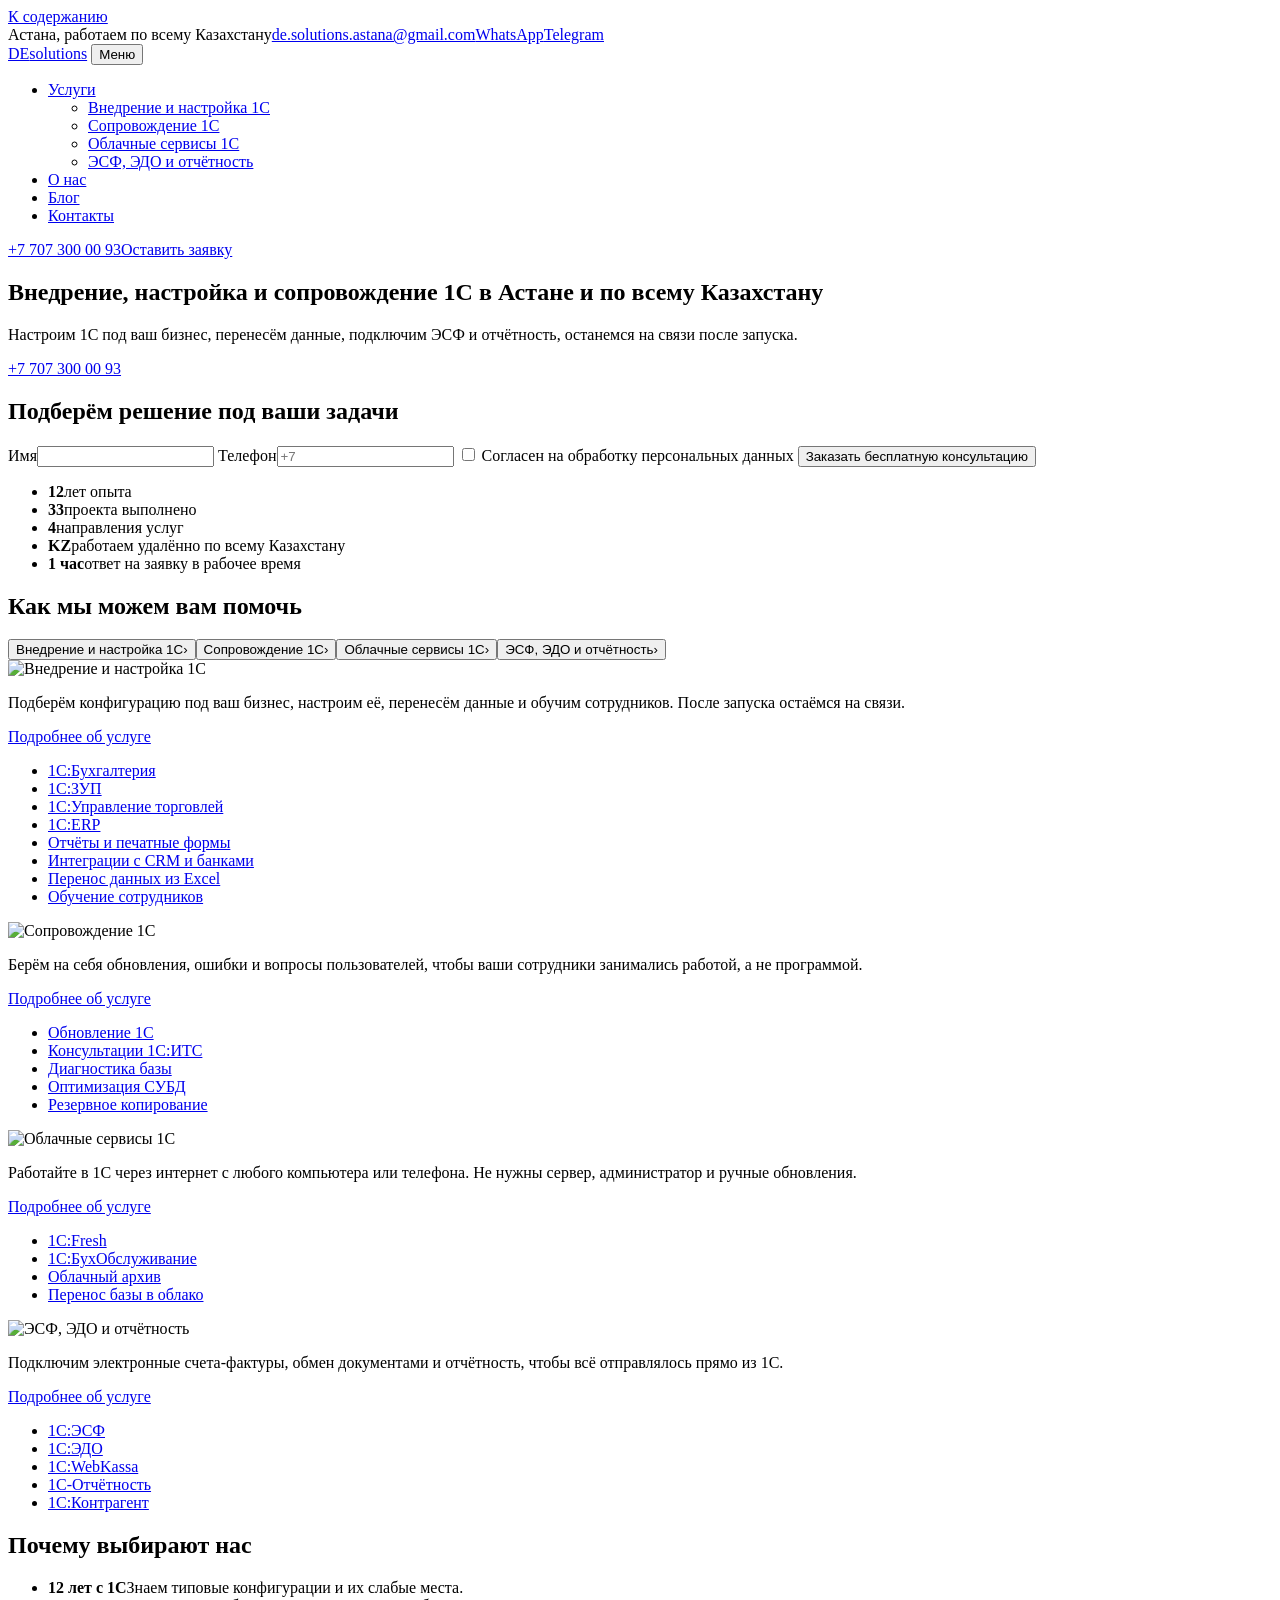
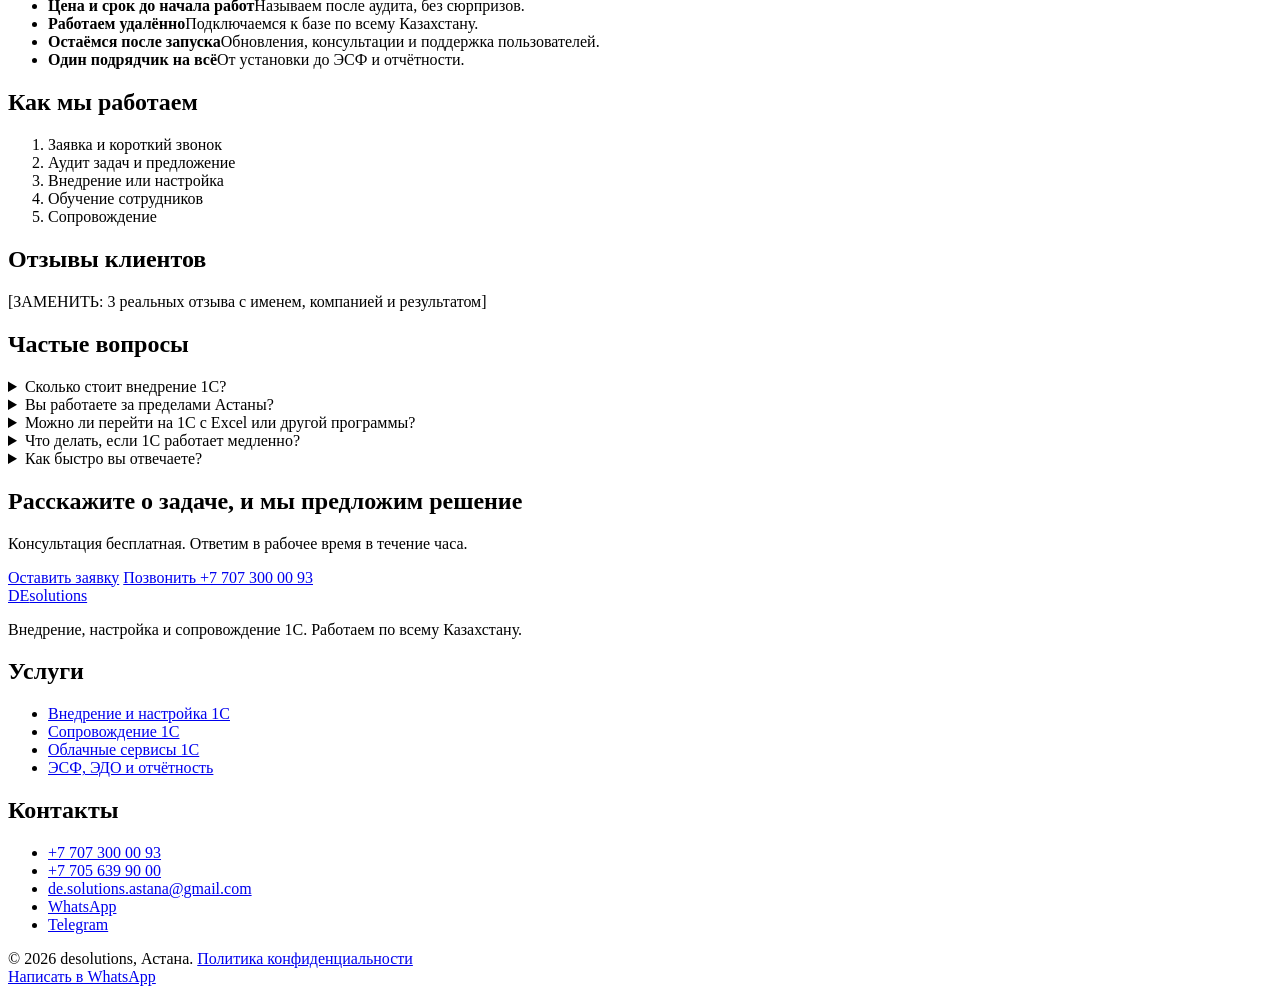
==== index.html @ 5ec6ffb1 "Add files via upload" ====
<!DOCTYPE html>
<html lang="ru"><head><meta charset="utf-8"><meta name="viewport" content="width=device-width,initial-scale=1">
<title>desolutions: внедрение и сопровождение 1С в Астане</title><meta name="description" content="Внедрение, настройка и сопровождение 1С в Астане и по Казахстану. 1С:Fresh, ЭСФ, ЭДО, отчётность. 12 лет опыта. Консультация бесплатно.">
<link rel="canonical" href="https://desolutions.kz/"><meta name="robots" content="index,follow">
<meta property="og:type" content="website"><meta property="og:title" content="desolutions: внедрение и сопровождение 1С в Астане"><meta property="og:description" content="Внедрение, настройка и сопровождение 1С в Астане и по Казахстану. 1С:Fresh, ЭСФ, ЭДО, отчётность. 12 лет опыта. Консультация бесплатно."><meta property="og:url" content="https://desolutions.kz/"><meta property="og:locale" content="ru_KZ"><meta property="og:site_name" content="desolutions">
<meta name="twitter:card" content="summary"><meta name="twitter:title" content="desolutions: внедрение и сопровождение 1С в Астане"><meta name="twitter:description" content="Внедрение, настройка и сопровождение 1С в Астане и по Казахстану. 1С:Fresh, ЭСФ, ЭДО, отчётность. 12 лет опыта. Консультация бесплатно.">
<link rel="icon" href="data:image/svg+xml,%3Csvg xmlns='http://www.w3.org/2000/svg' viewBox='0 0 32 32'%3E%3Crect width='32' height='32' rx='7' fill='%231F4FBF'/%3E%3Cpath d='M9 22V10h4.5c3 0 4.500 1.500 4.500 3.800S16.500 17.600 13.500 17.600H12V22z' fill='%23FFC20E'/%3E%3C/svg%3E">
<link rel="preconnect" href="https://fonts.googleapis.com"><link rel="preconnect" href="https://fonts.gstatic.com" crossorigin>
<link rel="stylesheet" href="https://fonts.googleapis.com/css2?family=Inter:wght@400;500;700;800&display=swap">
<link rel="stylesheet" href="css/style.css"><script type="application/ld+json">{"@context": "https://schema.org", "@type": "ProfessionalService", "name": "desolutions", "url": "https://desolutions.kz/", "telephone": "+7 707 300 00 93", "email": "de.solutions.astana@gmail.com", "areaServed": "KZ", "address": {"@type": "PostalAddress", "addressLocality": "Астана", "addressCountry": "KZ"}, "description": "Внедрение, настройка и сопровождение 1С в Казахстане"}</script><script type="application/ld+json">{"@context": "https://schema.org", "@type": "FAQPage", "mainEntity": [{"@type": "Question", "name": "Сколько стоит внедрение 1С?", "acceptedAnswer": {"@type": "Answer", "text": "Зависит от конфигурации, числа пользователей и объёма доработок. После короткого аудита называем точную стоимость и срок."}}, {"@type": "Question", "name": "Вы работаете за пределами Астаны?", "acceptedAnswer": {"@type": "Answer", "text": "Да, подключаемся удалённо и обслуживаем клиентов по всему Казахстану."}}, {"@type": "Question", "name": "Можно ли перейти на 1С с Excel или другой программы?", "acceptedAnswer": {"@type": "Answer", "text": "Да. Переносим справочники, остатки и историю, перед загрузкой проверяем данные."}}, {"@type": "Question", "name": "Что делать, если 1С работает медленно?", "acceptedAnswer": {"@type": "Answer", "text": "Проведём диагностику базы и СУБД, назовём причину и исправим. Часто помогает оптимизация без смены оборудования."}}, {"@type": "Question", "name": "Как быстро вы отвечаете?", "acceptedAnswer": {"@type": "Answer", "text": "В рабочее время в течение часа. Срочные вопросы по абонентскому обслуживанию решаем в течение дня."}}]}</script></head><body>
<a class="skip" href="#main">К содержанию</a>
<div class="top"><div class="wrap top-in"><span>Астана, работаем по всему Казахстану</span><span><a href="mailto:de.solutions.astana@gmail.com">de.solutions.astana@gmail.com</a><a href="https://wa.me/77073000093">WhatsApp</a><a href="https://t.me/ЗАМЕНИТЬ_username">Telegram</a></span></div></div>
<header class="hd"><div class="wrap hd-in"><a class="logo" href="/"><span>DE</span>solutions</a>
<button class="burger" aria-label="Меню" aria-expanded="false">Меню</button>
<nav class="nav" aria-label="Основное"><ul><li class="dd"><a href="/#uslugi">Услуги</a><ul><li><a href="/vnedrenie-1c/">Внедрение и настройка 1С</a></li><li><a href="/soprovozhdenie-1c/">Сопровождение 1С</a></li><li><a href="/oblako-1c-fresh/">Облачные сервисы 1С</a></li><li><a href="/edo-i-otchetnost/">ЭСФ, ЭДО и отчётность</a></li></ul></li><li><a href="/o-nas/">О нас</a></li><li><a href="/blog/">Блог</a></li><li><a href="/kontakty/">Контакты</a></li></ul>
<a class="tel" href="tel:+77073000093">+7 707 300 00 93</a><a class="btn sm" href="/kontakty/#zayavka">Оставить заявку</a></nav></div></header>
<main id="main"><section class="hero"><div class="wrap hero-in"><div><h1>Внедрение, настройка и сопровождение 1С в Астане и по всему Казахстану</h1><p class="lead">Настроим 1С под ваш бизнес, перенесём данные, подключим ЭСФ и отчётность, останемся на связи после запуска.</p><a class="btn ghost" href="tel:+77073000093">+7 707 300 00 93</a></div>
<div class="hform"><h2>Подберём решение под ваши задачи</h2><form class="form" id="fh" action="https://formspree.io/f/YOUR_FORM_ID" method="post" novalidate>
<!-- Подключение формы: замените YOUR_FORM_ID на ключ из Formspree (или используйте Web3Forms / Netlify Forms). -->
<input type="hidden" name="service" value="Консультация с главной">
<label>Имя<input name="name" autocomplete="name" required></label>
<label>Телефон<input name="phone" type="tel" autocomplete="tel" placeholder="+7" required></label>
<label class="chk"><input type="checkbox" name="consent" required> Согласен на обработку персональных данных</label>
<button class="btn" type="submit">Заказать бесплатную консультацию</button><p class="msg" role="status" aria-live="polite"></p></form></div></div></section>
<section class="stats"><div class="wrap"><ul><li><b>12</b>лет опыта</li><li><b>33</b>проекта выполнено</li><li><b>4</b>направления услуг</li><li><b>KZ</b>работаем удалённо по всему Казахстану</li><li><b>1 час</b>ответ на заявку в рабочее время</li></ul></div></section>
<section class="sec" id="uslugi"><div class="wrap"><h2>Как мы можем вам помочь</h2><div class="tabs"><div class="tablist" role="tablist"><button class="tab on" data-t="0" role="tab">Внедрение и настройка 1С<span>›</span></button><button class="tab" data-t="1" role="tab">Сопровождение 1С<span>›</span></button><button class="tab" data-t="2" role="tab">Облачные сервисы 1С<span>›</span></button><button class="tab" data-t="3" role="tab">ЭСФ, ЭДО и отчётность<span>›</span></button></div><div><div class="panel on" id="p0" role="tabpanel"><div class="pp"><img src="img/vnedrenie-1c.svg" alt="Внедрение и настройка 1С" width="600" height="340" loading="lazy"><div><p>Подберём конфигурацию под ваш бизнес, настроим её, перенесём данные и обучим сотрудников. После запуска остаёмся на связи.</p><a class="btn" href="/vnedrenie-1c/">Подробнее об услуге</a></div></div><ul class="tiles"><li><a href="/vnedrenie-1c/">1С:Бухгалтерия</a></li><li><a href="/vnedrenie-1c/">1С:ЗУП</a></li><li><a href="/vnedrenie-1c/">1С:Управление торговлей</a></li><li><a href="/vnedrenie-1c/">1С:ERP</a></li><li><a href="/vnedrenie-1c/">Отчёты и печатные формы</a></li><li><a href="/vnedrenie-1c/">Интеграции с CRM и банками</a></li><li><a href="/vnedrenie-1c/">Перенос данных из Excel</a></li><li><a href="/vnedrenie-1c/">Обучение сотрудников</a></li></ul></div><div class="panel" id="p1" role="tabpanel"><div class="pp"><img src="img/soprovozhdenie-1c.svg" alt="Сопровождение 1С" width="600" height="340" loading="lazy"><div><p>Берём на себя обновления, ошибки и вопросы пользователей, чтобы ваши сотрудники занимались работой, а не программой.</p><a class="btn" href="/soprovozhdenie-1c/">Подробнее об услуге</a></div></div><ul class="tiles"><li><a href="/soprovozhdenie-1c/">Обновление 1С</a></li><li><a href="/soprovozhdenie-1c/">Консультации 1С:ИТС</a></li><li><a href="/soprovozhdenie-1c/">Диагностика базы</a></li><li><a href="/soprovozhdenie-1c/">Оптимизация СУБД</a></li><li><a href="/soprovozhdenie-1c/">Резервное копирование</a></li></ul></div><div class="panel" id="p2" role="tabpanel"><div class="pp"><img src="img/oblako-1c-fresh.svg" alt="Облачные сервисы 1С" width="600" height="340" loading="lazy"><div><p>Работайте в 1С через интернет с любого компьютера или телефона. Не нужны сервер, администратор и ручные обновления.</p><a class="btn" href="/oblako-1c-fresh/">Подробнее об услуге</a></div></div><ul class="tiles"><li><a href="/oblako-1c-fresh/">1С:Fresh</a></li><li><a href="/oblako-1c-fresh/">1С:БухОбслуживание</a></li><li><a href="/oblako-1c-fresh/">Облачный архив</a></li><li><a href="/oblako-1c-fresh/">Перенос базы в облако</a></li></ul></div><div class="panel" id="p3" role="tabpanel"><div class="pp"><img src="img/edo-i-otchetnost.svg" alt="ЭСФ, ЭДО и отчётность" width="600" height="340" loading="lazy"><div><p>Подключим электронные счета-фактуры, обмен документами и отчётность, чтобы всё отправлялось прямо из 1С.</p><a class="btn" href="/edo-i-otchetnost/">Подробнее об услуге</a></div></div><ul class="tiles"><li><a href="/edo-i-otchetnost/">1С:ЭСФ</a></li><li><a href="/edo-i-otchetnost/">1С:ЭДО</a></li><li><a href="/edo-i-otchetnost/">1С:WebKassa</a></li><li><a href="/edo-i-otchetnost/">1С-Отчётность</a></li><li><a href="/edo-i-otchetnost/">1С:Контрагент</a></li></ul></div></div></div></div></section>
<section class="sec alt"><div class="wrap"><h2>Почему выбирают нас</h2><ul class="why"><li><strong>12 лет с 1С</strong>Знаем типовые конфигурации и их слабые места.</li><li><strong>Цена и срок до начала работ</strong>Называем после аудита, без сюрпризов.</li><li><strong>Работаем удалённо</strong>Подключаемся к базе по всему Казахстану.</li><li><strong>Остаёмся после запуска</strong>Обновления, консультации и поддержка пользователей.</li><li><strong>Один подрядчик на всё</strong>От установки до ЭСФ и отчётности.</li></ul></div></section>
<section class="sec"><div class="wrap"><h2>Как мы работаем</h2><ol class="st wide"><li>Заявка и короткий звонок</li><li>Аудит задач и предложение</li><li>Внедрение или настройка</li><li>Обучение сотрудников</li><li>Сопровождение</li></ol></div></section>
<section class="sec alt"><div class="wrap"><h2>Отзывы клиентов</h2><p>[ЗАМЕНИТЬ: 3 реальных отзыва с именем, компанией и результатом]</p></div></section>
<section class="sec"><div class="wrap prose"><h2>Частые вопросы</h2><div class="faq"><details><summary>Сколько стоит внедрение 1С?</summary><p>Зависит от конфигурации, числа пользователей и объёма доработок. После короткого аудита называем точную стоимость и срок.</p></details><details><summary>Вы работаете за пределами Астаны?</summary><p>Да, подключаемся удалённо и обслуживаем клиентов по всему Казахстану.</p></details><details><summary>Можно ли перейти на 1С с Excel или другой программы?</summary><p>Да. Переносим справочники, остатки и историю, перед загрузкой проверяем данные.</p></details><details><summary>Что делать, если 1С работает медленно?</summary><p>Проведём диагностику базы и СУБД, назовём причину и исправим. Часто помогает оптимизация без смены оборудования.</p></details><details><summary>Как быстро вы отвечаете?</summary><p>В рабочее время в течение часа. Срочные вопросы по абонентскому обслуживанию решаем в течение дня.</p></details></div></div></section><section class="cta"><div class="wrap"><h2>Расскажите о задаче, и мы предложим решение</h2><p>Консультация бесплатная. Ответим в рабочее время в течение часа.</p><a class="btn" href="/kontakty/#zayavka">Оставить заявку</a> <a class="btn ghost" href="tel:+77073000093">Позвонить +7 707 300 00 93</a></div></section></main>
<footer class="ft"><div class="wrap ft-in"><div><a class="logo" href="/"><span>DE</span>solutions</a><p>Внедрение, настройка и сопровождение 1С. Работаем по всему Казахстану.</p></div>
<div><h2>Услуги</h2><ul><li><a href="/vnedrenie-1c/">Внедрение и настройка 1С</a></li><li><a href="/soprovozhdenie-1c/">Сопровождение 1С</a></li><li><a href="/oblako-1c-fresh/">Облачные сервисы 1С</a></li><li><a href="/edo-i-otchetnost/">ЭСФ, ЭДО и отчётность</a></li></ul></div>
<div><h2>Контакты</h2><ul><li><a href="tel:+77073000093">+7 707 300 00 93</a></li><li><a href="tel:+77056399000">+7 705 639 90 00</a></li><li><a href="mailto:de.solutions.astana@gmail.com">de.solutions.astana@gmail.com</a></li><li><a href="https://wa.me/77073000093">WhatsApp</a></li><li><a href="https://t.me/ЗАМЕНИТЬ_username">Telegram</a></li></ul></div></div>
<div class="wrap ft-b">© 2026 desolutions, Астана. <a href="/politika-konfidencialnosti/">Политика конфиденциальности</a></div></footer>
<a class="fab" href="https://wa.me/77073000093" aria-label="Написать в WhatsApp">Написать в WhatsApp</a>
<script src="js/main.js" defer></script></body></html>
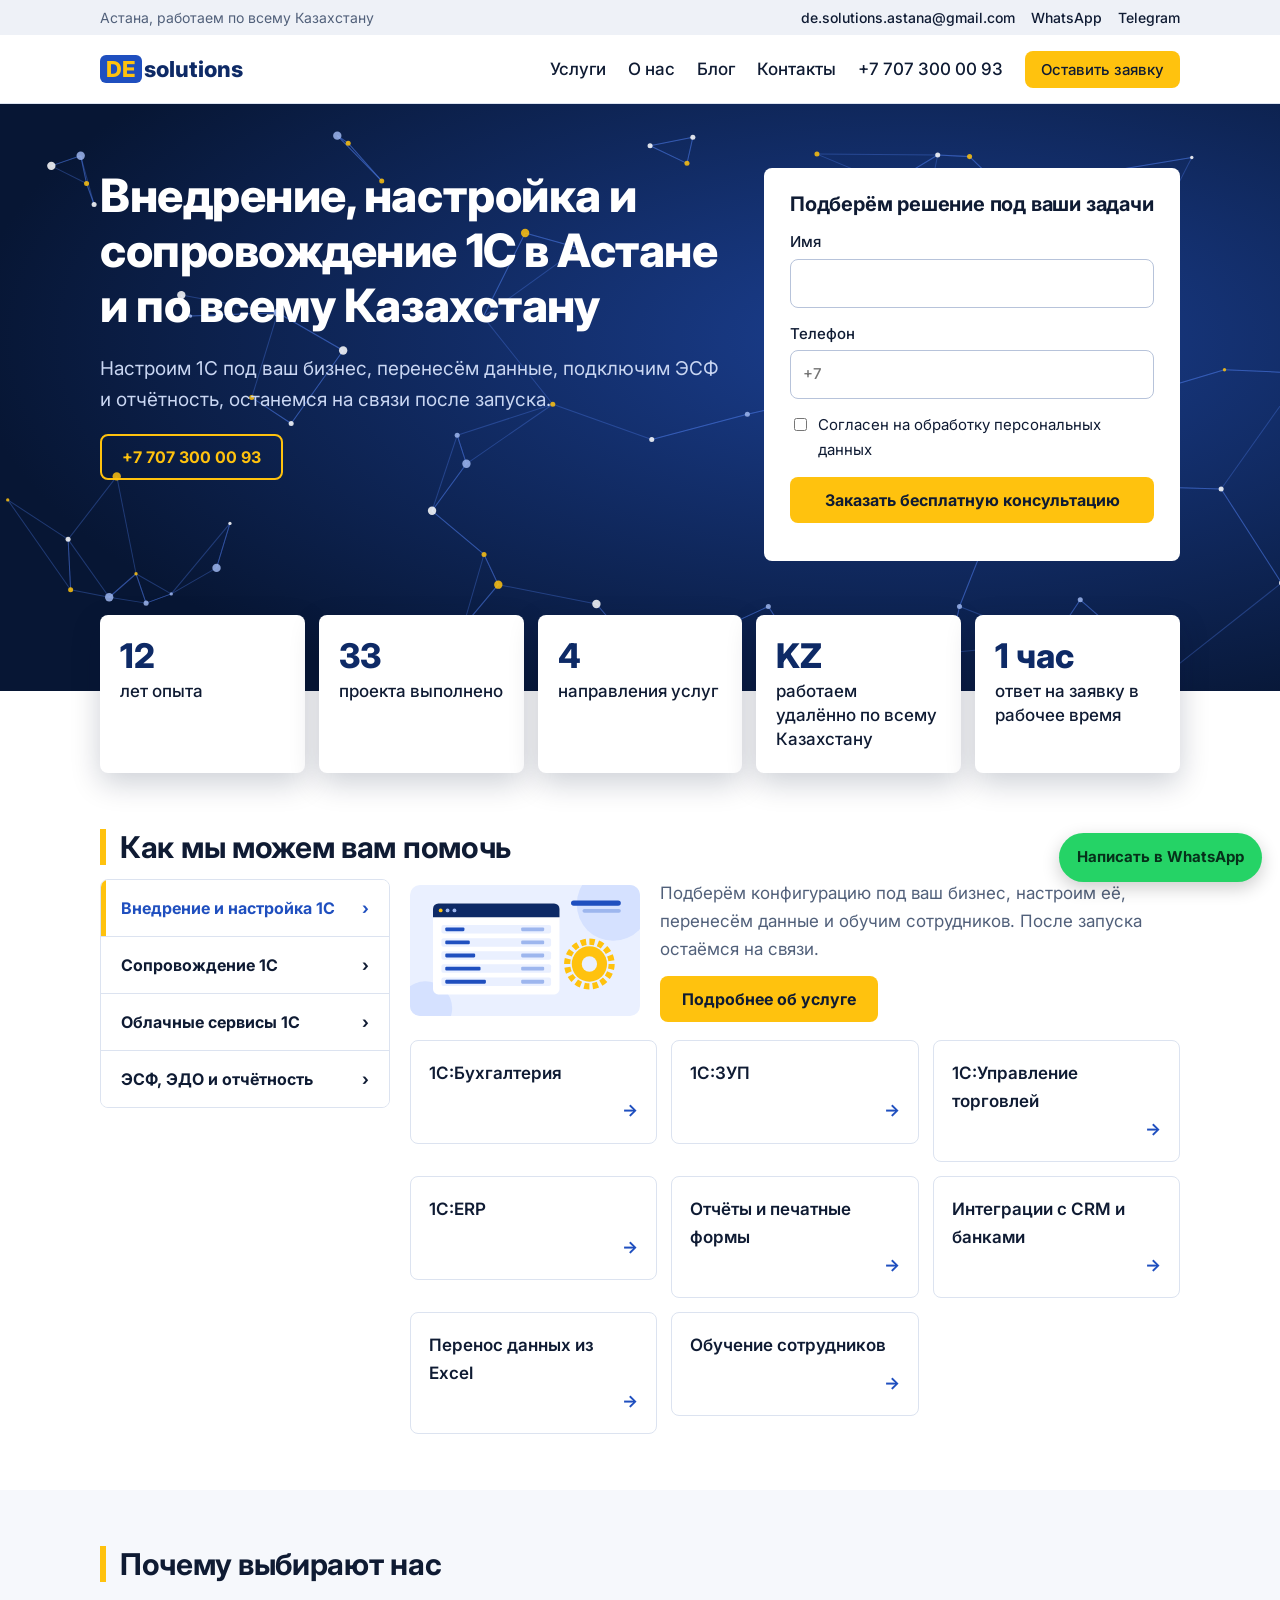
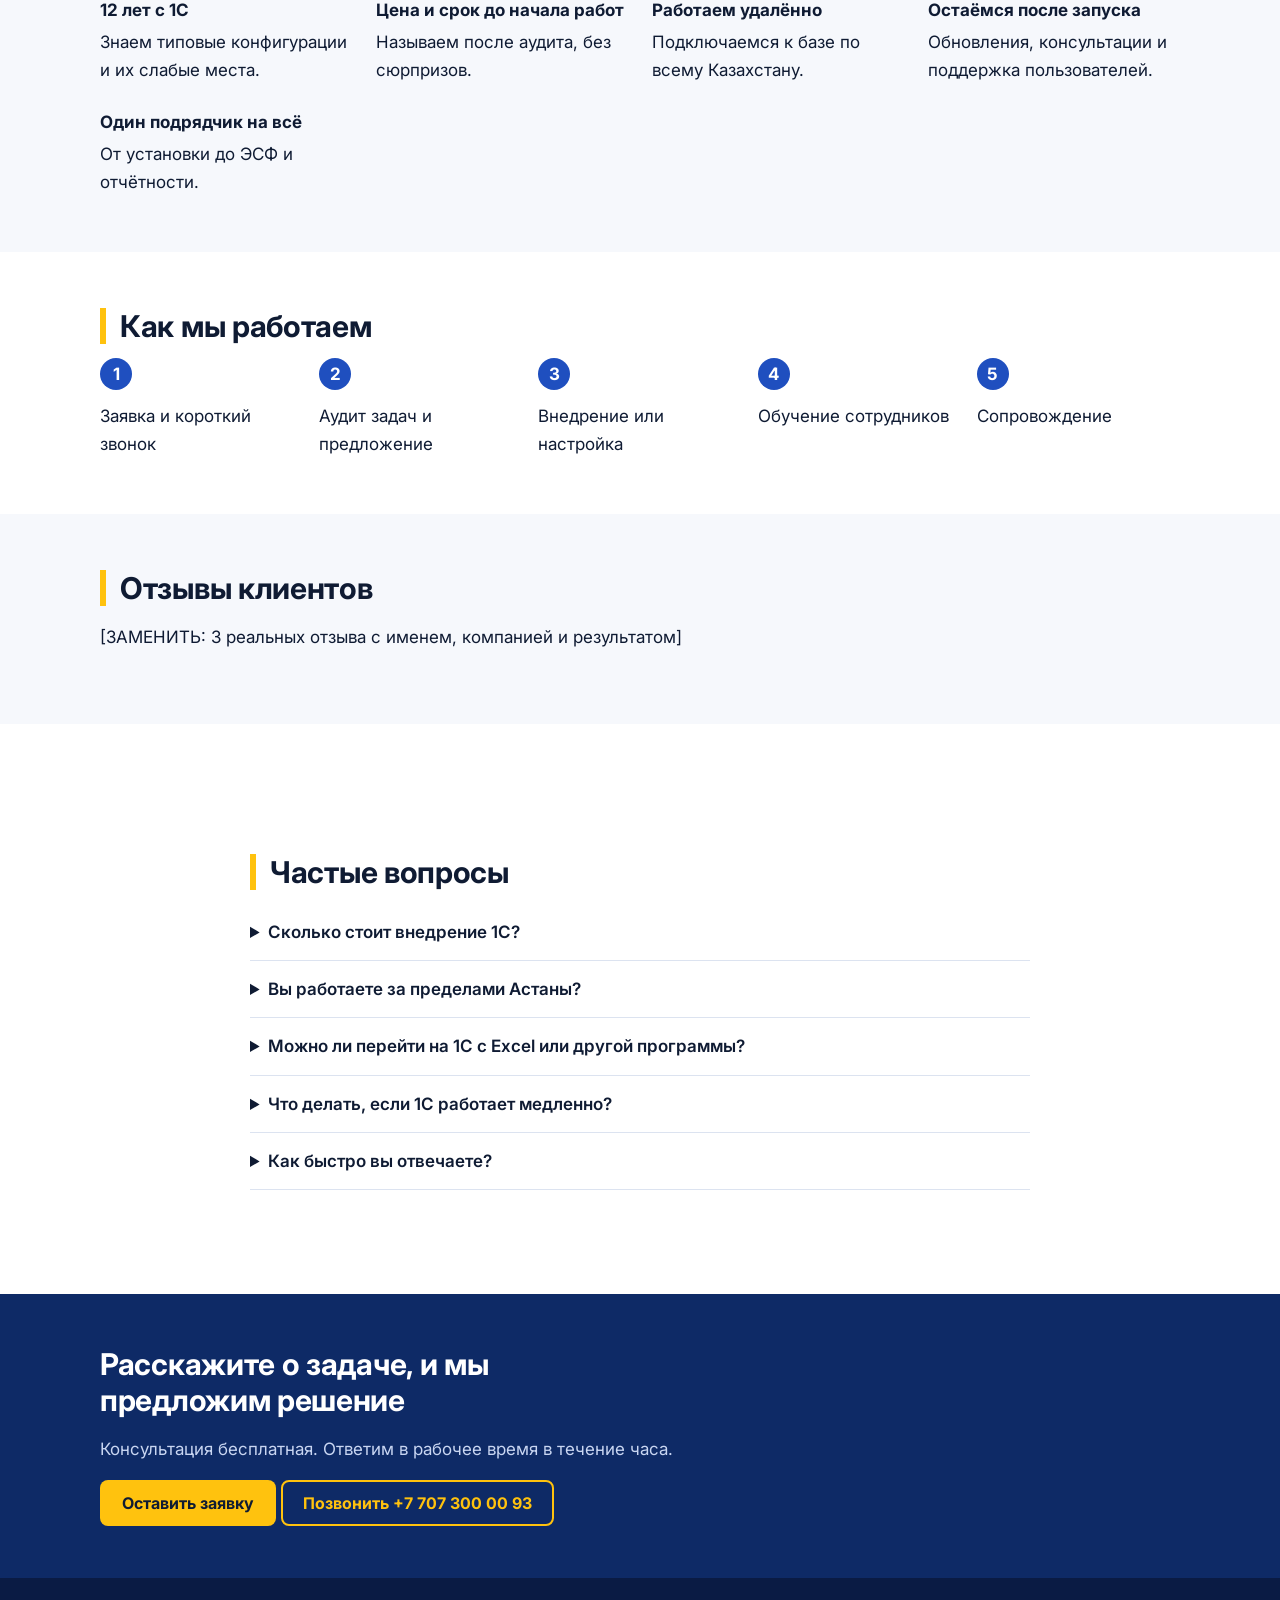
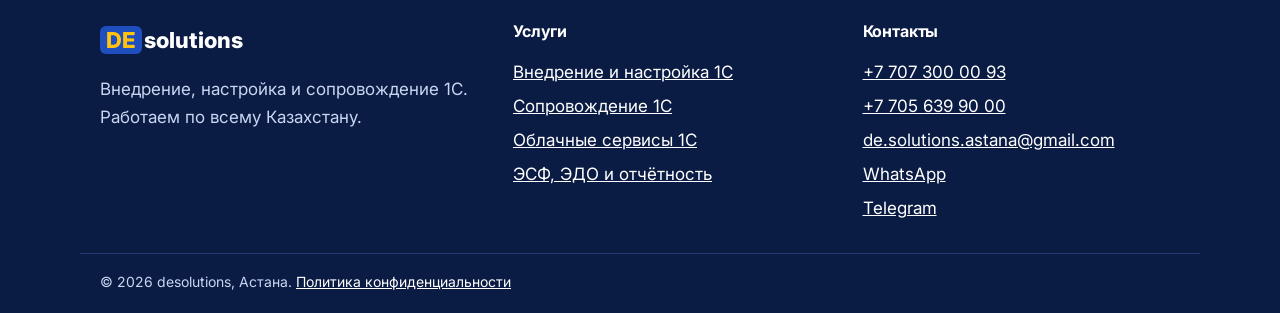
==== commit c5537c27: "Update index.html" ====
--- a/index.html
+++ b/index.html
@@ -15,9 +15,9 @@
 <nav class="nav" aria-label="Основное"><ul><li class="dd"><a href="/#uslugi">Услуги</a><ul><li><a href="/vnedrenie-1c/">Внедрение и настройка 1С</a></li><li><a href="/soprovozhdenie-1c/">Сопровождение 1С</a></li><li><a href="/oblako-1c-fresh/">Облачные сервисы 1С</a></li><li><a href="/edo-i-otchetnost/">ЭСФ, ЭДО и отчётность</a></li></ul></li><li><a href="/o-nas/">О нас</a></li><li><a href="/blog/">Блог</a></li><li><a href="/kontakty/">Контакты</a></li></ul>
 <a class="tel" href="tel:+77073000093">+7 707 300 00 93</a><a class="btn sm" href="/kontakty/#zayavka">Оставить заявку</a></nav></div></header>
 <main id="main"><section class="hero"><div class="wrap hero-in"><div><h1>Внедрение, настройка и сопровождение 1С в Астане и по всему Казахстану</h1><p class="lead">Настроим 1С под ваш бизнес, перенесём данные, подключим ЭСФ и отчётность, останемся на связи после запуска.</p><a class="btn ghost" href="tel:+77073000093">+7 707 300 00 93</a></div>
-<div class="hform"><h2>Подберём решение под ваши задачи</h2><form class="form" id="fh" action="https://formspree.io/f/YOUR_FORM_ID" method="post" novalidate>
+<div class="hform"><h2>Подберём решение под ваши задачи</h2><form class="form" id="fh" action="https://api.web3forms.com/submit" method="post" novalidate>
 <!-- Подключение формы: замените YOUR_FORM_ID на ключ из Formspree (или используйте Web3Forms / Netlify Forms). -->
-<input type="hidden" name="service" value="Консультация с главной">
+<input type="hidden" name="service" value="27a0ac7a-d78b-44d8-832a-e7d030e9d6e8">
 <label>Имя<input name="name" autocomplete="name" required></label>
 <label>Телефон<input name="phone" type="tel" autocomplete="tel" placeholder="+7" required></label>
 <label class="chk"><input type="checkbox" name="consent" required> Согласен на обработку персональных данных</label>
@@ -33,4 +33,4 @@
 <div><h2>Контакты</h2><ul><li><a href="tel:+77073000093">+7 707 300 00 93</a></li><li><a href="tel:+77056399000">+7 705 639 90 00</a></li><li><a href="mailto:de.solutions.astana@gmail.com">de.solutions.astana@gmail.com</a></li><li><a href="https://wa.me/77073000093">WhatsApp</a></li><li><a href="https://t.me/ЗАМЕНИТЬ_username">Telegram</a></li></ul></div></div>
 <div class="wrap ft-b">© 2026 desolutions, Астана. <a href="/politika-konfidencialnosti/">Политика конфиденциальности</a></div></footer>
 <a class="fab" href="https://wa.me/77073000093" aria-label="Написать в WhatsApp">Написать в WhatsApp</a>
-<script src="js/main.js" defer></script></body></html>+<script src="js/main.js" defer></script></body></html>
--- a/css/style.css
+++ b/css/style.css
@@ -0,0 +1,66 @@
+*{box-sizing:border-box}html{scroll-behavior:smooth}
+:root{--ink:#0F1B33;--mut:#51607A;--bl:#1F4FBF;--nv:#0E2A66;--ye:#FFC20E;--bg:#F6F8FC;--ln:#DCE3F0;--w:#fff}
+body{margin:0;font:400 17px/1.65 Inter,system-ui,-apple-system,"Segoe UI",Arial,sans-serif;color:var(--ink);background:var(--w)}
+.wrap{max-width:1120px;margin:0 auto;padding:0 20px}a{color:var(--bl)}img{max-width:100%}
+h1,h2{line-height:1.2;letter-spacing:-.01em}h1{font-size:clamp(28px,5vw,46px);font-weight:800;margin:0 0 16px;max-width:22ch}h2{font-size:clamp(22px,3vw,30px);font-weight:700;margin:0 0 14px}
+.lead{font-size:19px;color:var(--mut);max-width:60ch}
+:focus-visible{outline:3px solid var(--ye);outline-offset:2px}
+.skip{position:absolute;left:-999px}.skip:focus{left:10px;top:10px;background:#fff;padding:8px;z-index:99}
+.btn{display:inline-block;background:var(--ye);color:var(--ink);font-weight:700;text-decoration:none;padding:13px 22px;border-radius:8px;border:0;cursor:pointer;font:700 16px Inter,sans-serif}
+.btn:hover{background:#ffb300}.btn.ghost{background:transparent;border:2px solid var(--bl);color:var(--bl);padding:11px 20px}.btn.sm{padding:9px 16px;font-size:15px}
+.hd{position:sticky;top:0;background:var(--w);border-bottom:1px solid var(--ln);z-index:20}
+.hd-in{display:flex;align-items:center;justify-content:space-between;height:68px}
+.logo{font-weight:800;font-size:22px;color:var(--nv);text-decoration:none}.logo span{background:var(--bl);color:var(--ye);padding:1px 6px;border-radius:6px;margin-right:2px}
+.nav{display:flex;align-items:center;gap:22px}.nav ul{list-style:none;margin:0;padding:0;display:flex;gap:22px}.nav a{text-decoration:none;color:var(--ink);font-weight:500}
+.nav .btn{color:var(--ink)}.tel{font-weight:700;white-space:nowrap}
+.dd{position:relative}.dd ul{display:none;position:absolute;top:100%;left:-12px;flex-direction:column;gap:0;background:#fff;border:1px solid var(--ln);border-radius:10px;padding:8px;min-width:260px;box-shadow:0 12px 30px rgba(14,42,102,.12)}
+.dd:hover ul,.dd:focus-within ul{display:flex}.dd li a{display:block;padding:8px 12px;border-radius:6px}.dd li a:hover{background:var(--bg)}
+.burger{display:none}
+.hero{background:var(--nv);color:#fff;padding:64px 0}.hero h1{color:#fff;max-width:20ch}.hero .lead{color:#C9D6F2}.hero .btn.ghost{border-color:var(--ye);color:var(--ye)}
+.hero-in{display:grid;grid-template-columns:1.15fr .85fr;gap:40px;align-items:center}
+.pick{background:#fff;color:var(--ink);border-radius:14px;padding:24px}.pick ul{list-style:none;margin:0;padding:0}.pick li+li{border-top:1px solid var(--ln)}.pick a{display:block;padding:13px 4px;color:var(--ink);text-decoration:none;font-weight:500}.pick a:hover{color:var(--bl)}
+.sec{padding:56px 0}.alt{background:var(--bg)}
+.cards{list-style:none;margin:0;padding:0;display:grid;grid-template-columns:repeat(2,1fr);gap:18px}
+.cards a{display:block;height:100%;padding:24px;border:1px solid var(--ln);border-radius:12px;text-decoration:none;color:var(--ink);border-left:6px solid var(--ye)}.cards a:hover{border-color:var(--bl);border-left-color:var(--bl)}
+.cards strong{display:block;font-size:20px;margin-bottom:6px}.cards span{color:var(--mut);font-size:16px}
+.why{list-style:none;padding:0;margin:0;display:grid;grid-template-columns:repeat(auto-fit,minmax(210px,1fr));gap:24px}.why strong{display:block;margin-bottom:4px}
+.st{counter-reset:s;list-style:none;padding:0;margin:0}.st li{counter-increment:s;position:relative;padding:10px 0 10px 48px}.st li:before{content:counter(s);position:absolute;left:0;top:8px;width:32px;height:32px;border-radius:50%;background:var(--bl);color:#fff;font-weight:700;display:grid;place-items:center}
+.st.wide{display:grid;grid-template-columns:repeat(auto-fit,minmax(170px,1fr));gap:16px}.st.wide li{padding:44px 0 0}.st.wide li:before{top:0}
+.ph{background:var(--bg);padding:40px 0 44px;border-bottom:1px solid var(--ln)}.bc{font-size:15px;color:var(--mut);margin-bottom:16px}.bc a{color:var(--mut)}
+.prose{padding-top:40px;padding-bottom:48px;max-width:820px}.prose h2{margin-top:34px}.prose ul,.prose ol{padding-left:22px}
+.ck{list-style:none;padding:0!important}.ck li{position:relative;padding:5px 0 5px 28px}.ck li:before{content:"";position:absolute;left:4px;top:13px;width:10px;height:6px;border-left:3px solid var(--bl);border-bottom:3px solid var(--bl);transform:rotate(-45deg)}
+.faq details{border-bottom:1px solid var(--ln);padding:14px 0}.faq summary{cursor:pointer;font-weight:600}.faq p{margin:10px 0 0;color:var(--mut)}
+.rel{display:grid;grid-template-columns:1fr 1fr;gap:30px;margin-top:20px}
+.cta{background:var(--nv);color:#fff;padding:52px 0;text-align:left}.cta h2{max-width:26ch}.cta p{color:#C9D6F2}.cta .btn.ghost{border-color:var(--ye);color:var(--ye)}
+.posts{list-style:none;padding:40px 0;margin:0;display:grid;gap:16px}.posts a{display:block;padding:20px;border:1px solid var(--ln);border-radius:12px;text-decoration:none;color:var(--ink)}.posts span{display:block;color:var(--mut);margin-top:4px}
+.two{display:grid;grid-template-columns:1fr 1fr;gap:48px;padding-top:40px;padding-bottom:48px}.map{background:var(--bg);border:1px dashed var(--ln);padding:60px 20px;text-align:center;color:var(--mut);border-radius:10px}
+.form{display:grid;gap:14px}.form label{display:grid;gap:4px;font-weight:500;font-size:15px}.form input,.form select,.form textarea{font:inherit;padding:11px 12px;border:1px solid #B7C3DA;border-radius:8px;width:100%}
+.form .chk{display:flex;gap:8px;align-items:flex-start;font-weight:400}.form .chk input{width:auto;margin-top:5px}.msg{margin:0;font-weight:600}.msg.ok{color:#0B7A3B}.msg.er{color:#B3261E}
+.ft{background:#0A1B44;color:#C9D6F2;padding:44px 0 20px}.ft a{color:#fff}.ft h2{font-size:16px;color:#fff}.ft ul{list-style:none;padding:0;margin:0}.ft li{padding:3px 0}
+.ft-in{display:grid;grid-template-columns:1.2fr 1fr 1fr;gap:32px}.ft .logo{color:#fff}.ft-b{margin-top:28px;padding-top:16px;border-top:1px solid #243a73;font-size:14px}
+.fab{position:fixed;right:18px;bottom:18px;background:#25D366;color:#06301a;font-weight:700;text-decoration:none;padding:12px 18px;border-radius:999px;box-shadow:0 6px 18px rgba(0,0,0,.2);z-index:30;font-size:15px}
+@media(max-width:860px){.hero-in,.two,.rel,.cards,.ft-in{grid-template-columns:1fr}.burger{display:block;background:none;border:1px solid var(--ln);border-radius:8px;padding:8px 12px;font:600 15px Inter,sans-serif}
+.nav{display:none;position:absolute;top:68px;left:0;right:0;background:#fff;border-bottom:1px solid var(--ln);padding:16px 20px;flex-direction:column;align-items:flex-start}.nav.open{display:flex}.nav ul{flex-direction:column;gap:8px}.dd ul{display:flex;position:static;border:0;box-shadow:none;padding:4px 0 0 12px}.hero{padding:40px 0}}
+@media(prefers-reduced-motion:reduce){html{scroll-behavior:auto}}
+.ph{background:linear-gradient(180deg,#EAF0FF,#fff)}
+.ph-in{display:grid;grid-template-columns:1.1fr .9fr;gap:32px;align-items:center}.ph-in img{width:100%;height:auto;border-radius:16px}
+.hero-img{width:100%;height:auto}
+.pickband{background:var(--bg);padding:36px 0}.pickgrid{list-style:none;margin:0;padding:0;display:grid;grid-template-columns:repeat(4,1fr);gap:14px}
+.pickgrid a{display:block;height:100%;padding:18px;background:#fff;border:1px solid var(--ln);border-top:5px solid var(--ye);border-radius:12px;color:var(--ink);text-decoration:none;font-weight:600;line-height:1.4}.pickgrid a:hover{border-top-color:var(--bl);color:var(--bl)}
+.cards a{padding:0;overflow:hidden;border-left:1px solid var(--ln);border-top:6px solid var(--ye)}.cards a:hover{border-top-color:var(--bl)}.cards img{display:block;width:100%;height:auto}.cards strong,.cards span{padding:0 22px}.cards strong{margin-top:16px}.cards span{display:block;padding-bottom:22px}
+.cover{width:100%;height:auto;border-radius:14px;margin:0 0 20px}
+.sec h2{border-left:6px solid var(--ye);padding-left:14px}
+@media(max-width:860px){.ph-in{grid-template-columns:1fr}.pickgrid{grid-template-columns:1fr 1fr}}
+
+.top{background:#EEF1F7;font-size:14px}.top-in{display:flex;justify-content:space-between;gap:16px;padding-top:6px;padding-bottom:6px;color:var(--mut)}.top a{color:var(--ink);margin-left:16px;text-decoration:none;font-weight:500}
+.hero{background:#071634 url(../img/hero-bg.svg) center/cover;padding:64px 0 130px}.hero-in{grid-template-columns:1.2fr .8fr;align-items:start}
+.hform{background:#fff;color:var(--ink);border-radius:8px;padding:24px 26px}.hform h2{font-size:20px;margin-bottom:14px}
+.stats{margin-top:-76px;position:relative;z-index:2}.stats ul{list-style:none;margin:0;padding:0;display:grid;grid-template-columns:repeat(5,1fr);gap:14px}
+.stats li{background:#fff;border-radius:8px;padding:22px 20px;box-shadow:0 10px 30px rgba(7,22,52,.2);font-weight:500;line-height:1.4}.stats b{display:block;font-size:34px;font-weight:800;color:var(--nv);line-height:1.1;margin-bottom:6px}
+.tabs{display:grid;grid-template-columns:290px 1fr;gap:20px;align-items:start;margin-top:8px}.tablist{display:flex;flex-direction:column;background:#fff;border:1px solid var(--ln);border-radius:8px;overflow:hidden}
+.tab{display:flex;justify-content:space-between;text-align:left;background:#fff;border:0;border-bottom:1px solid var(--ln);padding:18px 20px;font:700 16px Inter,sans-serif;color:var(--ink);cursor:pointer}.tab:last-child{border-bottom:0}.tab.on{color:var(--bl);box-shadow:inset 5px 0 0 var(--ye)}
+.js .panel{display:none}.js .panel.on{display:block}.panel+.panel{margin-top:24px}
+.pp{display:grid;grid-template-columns:230px 1fr;gap:20px;align-items:center;margin-bottom:18px}.pp img{width:100%;height:auto;border-radius:10px}.pp p{margin:0 0 12px;color:var(--mut)}
+.tiles{list-style:none;margin:0;padding:0;display:grid;grid-template-columns:repeat(3,1fr);gap:14px}.tiles a{display:flex;flex-direction:column;justify-content:space-between;min-height:104px;padding:18px;background:#fff;border:1px solid var(--ln);border-radius:8px;color:var(--ink);text-decoration:none;font-weight:600}
+.tiles a:after{content:"\2192";color:var(--bl);align-self:flex-end;font-weight:700}.tiles a:hover{border-color:var(--bl);box-shadow:0 6px 18px rgba(31,79,191,.12)}
+@media(max-width:860px){.hero-in,.tabs,.pp{grid-template-columns:1fr}.stats ul,.tiles{grid-template-columns:1fr 1fr}.tablist{flex-direction:row;overflow-x:auto}.tab{white-space:nowrap;border-bottom:0;gap:10px}.top-in span:first-child{display:none}.hero{padding:40px 0 110px}}
